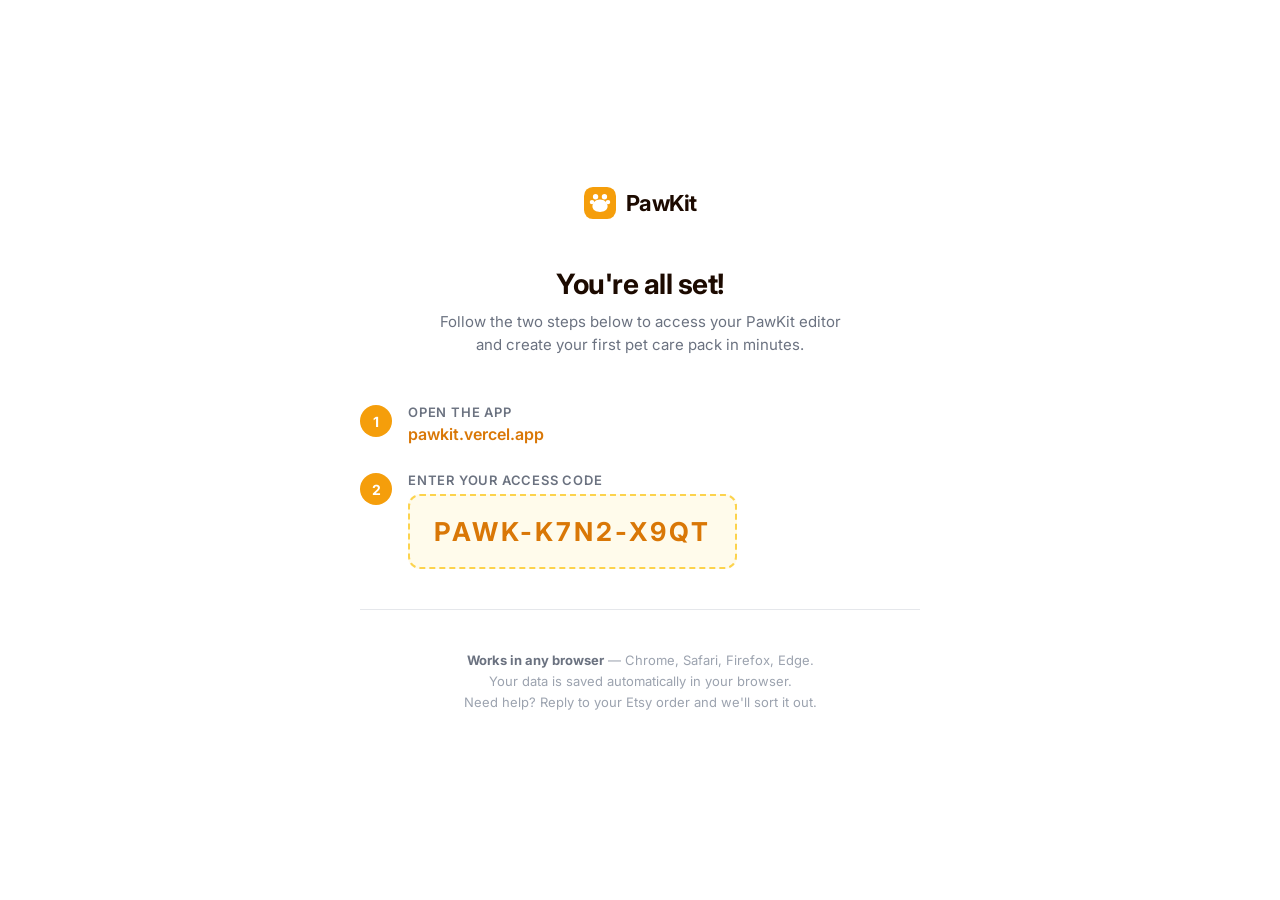
==== delivery/download.html @ 0666bbb6 "Initial commit — PawKit v1" ====
<!DOCTYPE html>
<html lang="en">
<head>
<meta charset="UTF-8">
<title>PawKit — Your Access Details</title>
<link rel="preconnect" href="https://fonts.googleapis.com">
<link href="https://fonts.googleapis.com/css2?family=Inter:wght@400;500;600;700&display=swap" rel="stylesheet">
<style>
  * { box-sizing: border-box; margin: 0; padding: 0; }

  @page { size: A4; margin: 0; }

  body {
    font-family: 'Inter', sans-serif;
    background: #fff;
    display: flex;
    align-items: center;
    justify-content: center;
    min-height: 100vh;
    padding: 60px 40px;
  }

  .card {
    width: 560px;
    text-align: center;
  }

  .logo {
    display: flex;
    align-items: center;
    justify-content: center;
    gap: 10px;
    margin-bottom: 48px;
  }
  .logo__text {
    font-size: 22px;
    font-weight: 700;
    color: #1c0a00;
    letter-spacing: -0.5px;
  }

  .thank-you {
    font-size: 28px;
    font-weight: 700;
    color: #1c0a00;
    letter-spacing: -0.5px;
    margin-bottom: 10px;
  }
  .subtitle {
    font-size: 15px;
    color: #6b7280;
    margin-bottom: 48px;
    line-height: 1.5;
  }

  .step {
    display: flex;
    align-items: flex-start;
    gap: 16px;
    text-align: left;
    margin-bottom: 28px;
  }
  .step__num {
    width: 32px;
    height: 32px;
    border-radius: 50%;
    background: #f59e0b;
    color: #fff;
    font-size: 14px;
    font-weight: 700;
    display: flex;
    align-items: center;
    justify-content: center;
    flex-shrink: 0;
    margin-top: 1px;
  }
  .step__body {}
  .step__label {
    font-size: 13px;
    font-weight: 600;
    color: #6b7280;
    text-transform: uppercase;
    letter-spacing: 0.8px;
    margin-bottom: 4px;
  }
  .step__value {
    font-size: 16px;
    font-weight: 600;
    color: #1c0a00;
  }
  .step__value a {
    color: #d97706;
    text-decoration: none;
  }

  .code-box {
    background: #fffbeb;
    border: 2px dashed #fcd34d;
    border-radius: 12px;
    padding: 20px 24px;
    margin-top: 6px;
  }
  .code-box__code {
    font-size: 26px;
    font-weight: 700;
    color: #d97706;
    letter-spacing: 3px;
  }

  .divider {
    border: none;
    border-top: 1px solid #e5e7eb;
    margin: 40px 0;
  }

  .note {
    font-size: 13px;
    color: #9ca3af;
    line-height: 1.6;
  }
  .note strong {
    color: #6b7280;
  }

  @media print {
    body { padding: 0; min-height: unset; }
  }
</style>
</head>
<body>
  <div class="card">

    <div class="logo">
      <svg width="32" height="32" viewBox="0 0 36 36" fill="none" xmlns="http://www.w3.org/2000/svg">
        <rect width="36" height="36" rx="10" fill="#f59e0b"/>
        <circle cx="13" cy="11" r="3" fill="white"/>
        <circle cx="23" cy="11" r="3" fill="white"/>
        <circle cx="9" cy="17" r="2.5" fill="white"/>
        <circle cx="27" cy="17" r="2.5" fill="white"/>
        <path d="M18 14C13 14 9 18 9.5 22.5C10 26 13.5 28 18 28C22.5 28 26 26 26.5 22.5C27 18 23 14 18 14Z" fill="white"/>
      </svg>
      <span class="logo__text">PawKit</span>
    </div>

    <p class="thank-you">You're all set!</p>
    <p class="subtitle">Follow the two steps below to access your PawKit editor<br>and create your first pet care pack in minutes.</p>

    <div class="step">
      <div class="step__num">1</div>
      <div class="step__body">
        <div class="step__label">Open the app</div>
        <div class="step__value"><a href="https://pawkit.vercel.app">pawkit.vercel.app</a></div>
      </div>
    </div>

    <div class="step">
      <div class="step__num">2</div>
      <div class="step__body">
        <div class="step__label">Enter your access code</div>
        <div class="code-box">
          <div class="code-box__code">PAWK-K7N2-X9QT</div>
        </div>
      </div>
    </div>

    <hr class="divider">

    <p class="note">
      <strong>Works in any browser</strong> — Chrome, Safari, Firefox, Edge.<br>
      Your data is saved automatically in your browser.<br>
      Need help? Reply to your Etsy order and we'll sort it out.
    </p>

  </div>
</body>
</html>
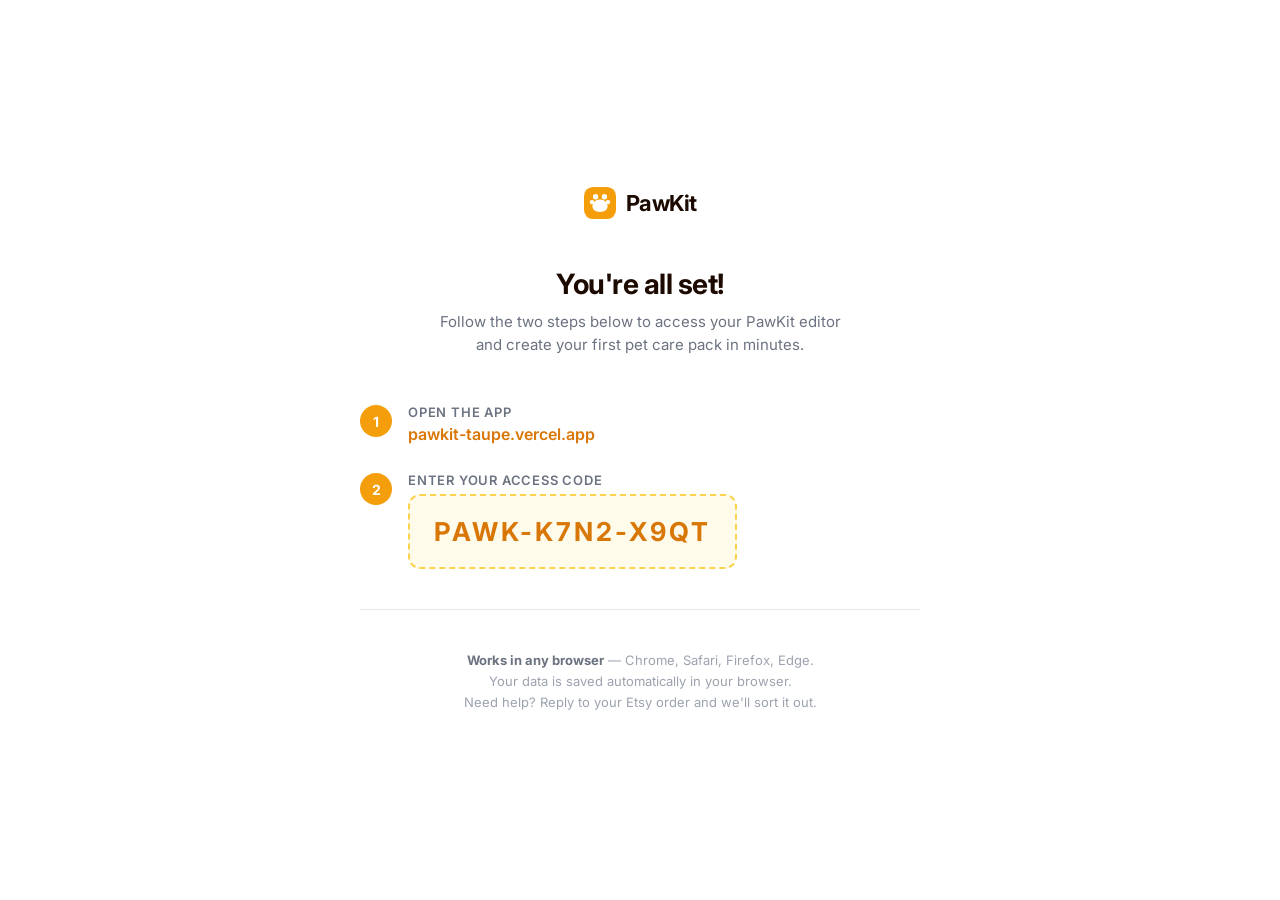
==== commit 7bb55b96: "Update download.html with live Vercel URL" ====
--- a/delivery/download.html
+++ b/delivery/download.html
@@ -149,7 +149,7 @@
       <div class="step__num">1</div>
       <div class="step__body">
         <div class="step__label">Open the app</div>
-        <div class="step__value"><a href="https://pawkit.vercel.app">pawkit.vercel.app</a></div>
+        <div class="step__value"><a href="https://pawkit-taupe.vercel.app">pawkit-taupe.vercel.app</a></div>
       </div>
     </div>
 
